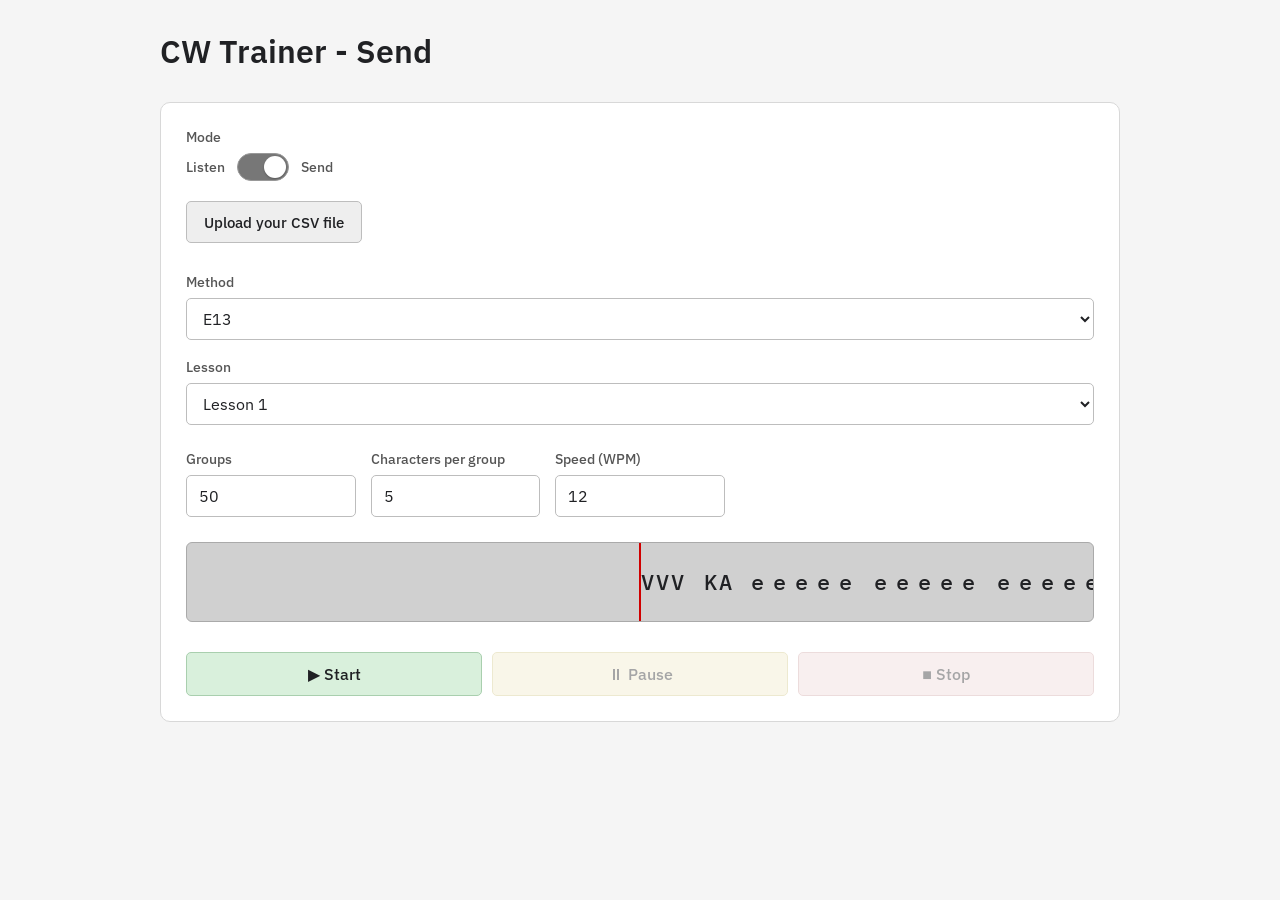
==== cwtype.html @ 8b5768c3 "fix: center cwtype text vertically while preserving 5-group spacing" ====
<!doctype html>
<html lang="en">
  <head>
    <meta charset="UTF-8" />

    <meta name="viewport" content="width=device-width, initial-scale=1.0" />

    <title>CW Send</title>

    <link rel="stylesheet" href="assets/css/styles.css" />
  </head>

  <body>
    <main class="container">
      <header>
        <h1>CW Trainer - Send</h1>
      </header>

      <section class="training">
        <!-- ==================================================
             MODE SWITCH
             ================================================== -->

        <div class="control-group">
          <label>Mode</label>

          <div class="mode-switch">
            <span class="mode-label">Listen</span>

            <label class="mode-toggle">
              <input id="mode-switch" type="checkbox" />

              <span class="mode-slider"></span>
            </label>

            <span class="mode-label">Send</span>
          </div>
        </div>

        <!-- CSV UPLOAD -->

        <section class="custom-csv">
          <div class="custom-csv-action">
            <label class="file-button" for="custom-file">
              Upload your CSV file
            </label>

            <input id="custom-file" type="file" accept=".csv,text/csv" hidden />
          </div>

          <div id="custom-files" class="custom-files" aria-live="polite"></div>
        </section>

        <!-- METHOD -->

        <div class="control-group">
          <label for="method">Method</label>

          <select id="method">
            <option value="">Select method</option>
          </select>
        </div>

        <!-- LESSON -->

        <div class="control-group">
          <label for="lesson">Lesson</label>

          <select id="lesson">
            <option value="">Select lesson</option>
          </select>
        </div>

        <!-- SETTINGS -->

        <div class="settings">
          <div class="control-group">
            <label for="groups">Groups</label>

            <input id="groups" type="number" min="1" max="1000" value="50" />
          </div>

          <div class="control-group">
            <label for="groupSize"> Characters per group </label>

            <input id="groupSize" type="number" min="1" max="20" value="5" />
          </div>

          <div class="control-group">
            <label for="wpm"> Speed (WPM) </label>

            <input id="wpm" type="number" min="1" max="60" value="12" />
          </div>
        </div>

        <!-- CW TYPE TRAINING -->

        <section class="cwtype">
          <div id="cwtype-laufband">
            <div id="cwtype-marker"></div>

            <div id="cwtype-track"></div>
          </div>

          <!-- BUTTONS -->

          <div class="buttons">
            <button id="cwtype-start" type="button">▶ Start</button>

            <button id="cwtype-pause" type="button" disabled>⏸ Pause</button>

            <button id="cwtype-stop" type="button" disabled>■ Stop</button>
          </div>
        </section>
      </section>
    </main>

    <!-- CW TYPE -->

    <script src="assets/js/cwtype.js"></script>

    <!-- MODE SWITCH -->

    <script src="assets/js/cwmode.js"></script>
  </body>
</html>
---- assets/css/styles.css ----
@font-face {
  font-family: "IBM Plex Sans";
  src: url("../fonts/IBMPlexSans-VariableFont_wdth,wght.ttf") format("truetype");
  font-weight: 100 900;
  font-style: normal;
  font-display: swap;
}

@font-face {
  font-family: "IBM Plex Mono";
  src: url("../fonts/IBMPlexMono-Medium.ttf") format("truetype");
  font-weight: 500;
  font-style: normal;
  font-display: swap;
}

/* ============================================================
   RESET
   ============================================================ */

* {
  box-sizing: border-box;
}

html,
body {
  margin: 0;
  padding: 0;
}

/* ============================================================
   BODY
   ============================================================ */

body {
  background: #f5f5f5;
  color: #202124;
  font-family: "IBM Plex Sans", sans-serif;
}

/* ============================================================
   CONTAINER
   ============================================================ */

.container {
  width: min(1000px, 100%);
  margin: 0 auto;
  padding: 30px 20px 50px;
}

/* ============================================================
   HEADER
   ============================================================ */

h1 {
  margin: 0 0 30px;
  font-size: 32px;
  font-weight: 600;
}

/* ============================================================
   TRAINING
   ============================================================ */

.training {
  padding: 25px;
  background: #ffffff;
  border: 1px solid #d8d8d8;
  border-radius: 10px;
}

/* ============================================================
   CONTROL GROUP
   ============================================================ */

.control-group {
  margin-bottom: 18px;
}

.control-group > label {
  display: block;
  margin: 0 0 7px;
  padding: 0;
  color: #555555;
  font-size: 14px;
  font-weight: 500;
}

/* ============================================================
   MODE SWITCH
   ============================================================ */

.mode-switch {
  display: flex;
  align-items: center;
  gap: 12px;

  height: 28px;
  margin: 0 0 18px;
  padding: 0;
}

.mode-label {
  display: block;

  height: 28px;
  margin: 0;
  padding: 0;

  color: #555555;

  font-size: 14px;
  font-weight: 500;
  line-height: 28px;
}

.mode-toggle {
  position: relative;

  display: block;

  width: 52px;
  height: 28px;

  margin: 0;
  padding: 0;

  flex: 0 0 52px;

  cursor: pointer;
}

.mode-toggle input {
  position: absolute;

  width: 1px;
  height: 1px;

  margin: -1px;
  padding: 0;

  opacity: 0;
}

.mode-slider {
  position: absolute;

  top: 0;
  left: 0;

  width: 52px;
  height: 28px;

  margin: 0;
  padding: 0;

  background: #cccccc;

  border: 1px solid #999999;
  border-radius: 14px;

  cursor: pointer;

  transition: background-color 0.2s ease;
}

.mode-slider::before {
  content: "";

  position: absolute;

  top: 2px;
  left: 2px;

  width: 22px;
  height: 22px;

  background: #ffffff;

  border-radius: 50%;

  box-shadow: 0 1px 2px rgba(0, 0, 0, 0.25);

  transform: translateX(0);

  transition: transform 0.2s ease;
}

.mode-toggle input:checked + .mode-slider {
  background: #777777;
}

.mode-toggle input:checked + .mode-slider::before {
  transform: translateX(24px);
}

.mode-toggle input:focus-visible + .mode-slider {
  outline: 2px solid #777777;
  outline-offset: 2px;
}

/* ============================================================
   SELECTS / NUMBER INPUTS
   ============================================================ */

select,
input[type="number"] {
  width: 100%;
  height: 42px;

  padding: 8px 12px;

  background: #ffffff;
  color: #202124;

  border: 1px solid #bdbdbd;
  border-radius: 5px;

  font-family: "IBM Plex Sans", sans-serif;
  font-size: 16px;
}

select:focus,
input[type="number"]:focus {
  outline: none;
  border-color: #777777;
}

/* ============================================================
   RANGE
   ============================================================ */

input[type="range"] {
  width: 100%;
}

/* ============================================================
   CUSTOM CSV
   ============================================================ */

.custom-csv {
  display: block;
  width: 100%;
  margin: 20px 0;
}

.custom-csv-action {
  display: block;
}

/* ============================================================
   CSV UPLOAD BUTTON
   ============================================================ */

.file-button {
  display: inline-flex;

  align-items: center;
  justify-content: center;

  min-height: 42px;

  padding: 9px 17px;

  background: #eeeeee;
  color: #202124;

  border: 1px solid #bdbdbd;
  border-radius: 5px;

  font-family: "IBM Plex Sans", sans-serif;

  font-size: 15px;
  font-weight: 500;

  cursor: pointer;
  user-select: none;
}

.file-button:hover {
  background: #e2e2e2;
}

.file-button:active {
  background: #d8d8d8;
}

/* ============================================================
   CUSTOM FILE LIST
   ============================================================ */

.custom-files {
  display: flex;

  flex-direction: column;

  gap: 8px;

  margin-top: 10px;
}

.custom-file {
  display: flex;

  align-items: center;
  justify-content: space-between;

  gap: 12px;

  min-height: 44px;

  padding: 5px 6px 5px 12px;

  background: #ffffff;

  border: 1px solid #d8d8d8;
  border-radius: 5px;
}

.custom-file span {
  min-width: 0;

  color: #202124;

  font-family: "IBM Plex Mono", monospace;

  font-size: 14px;

  overflow: hidden;
  text-overflow: ellipsis;
  white-space: nowrap;
}

.custom-file button {
  flex: 0 0 auto;

  min-height: 34px;

  padding: 6px 13px;

  background: #f0d8d8;
  color: #202124;

  border: 1px solid #d2aaaa;
  border-radius: 5px;

  font-family: "IBM Plex Sans", sans-serif;

  font-size: 14px;
  font-weight: 500;

  cursor: pointer;
}

.custom-file button:hover {
  background: #e7caca;
}

/* ============================================================
   CHARACTERS
   ============================================================ */

.characters {
  display: flex;
  align-items: center;

  width: 100%;
  min-height: 80px;

  margin: 25px 0;
  padding: 20px;

  background: #fafafa;

  border: 1px solid #cfcfcf;
  border-radius: 6px;

  font-family: "IBM Plex Mono", monospace;

  font-size: 18px;
  font-weight: 500;

  letter-spacing: 2px;
  line-height: 1.8;

  text-align: left;

  white-space: normal;
  overflow-wrap: break-word;
}

/* ============================================================
   SETTINGS
   ============================================================ */

.settings {
  display: grid;

  grid-template-columns: repeat(5, minmax(0, 1fr));

  gap: 15px;

  margin-top: 25px;
}

.settings .control-group {
  margin-bottom: 0;
}

/* ============================================================
   CWTYPE
   ============================================================ */

.cwtype {
  width: 100%;
}

/* ============================================================
   LAUFBAND
   ============================================================ */

#cwtype-laufband {
  position: relative;

  display: block;

  width: 100%;
  height: 80px;

  margin: 25px 0;
  padding: 0;

  background: #d0d0d0;

  border: 1px solid #aaaaaa;
  border-radius: 6px;

  overflow: hidden;
}

/* ============================================================
   RED TRAINING MARKER
   ============================================================ */

#cwtype-marker {
  position: absolute;

  top: 0;
  bottom: 0;

  left: 50%;

  width: 2px;

  margin-left: -1px;

  background: #d00000;

  z-index: 20;

  pointer-events: none;
}

/* ============================================================
   MOVING TEXT
   ============================================================ */

#cwtype-track {
  position: absolute;

  top: 50%;
  left: 0;

  display: block;

  width: max-content;
  max-width: none;

  margin: 0;
  padding: 0;

  color: #202124;

  font-family: "IBM Plex Mono", monospace;

  font-size: 22px;
  font-weight: 500;

  letter-spacing: 2px;
  line-height: 1;

  white-space: nowrap;

  transform: translate3d(0, -50%, 0);

  will-change: transform;
}

/* ============================================================
   BUTTONS
   ============================================================ */

.buttons {
  display: grid;

  grid-template-columns: repeat(3, minmax(0, 1fr));

  gap: 10px;

  margin-top: 30px;
}

button {
  min-height: 44px;

  padding: 10px 15px;

  background: #eeeeee;
  color: #202124;

  border: 1px solid #bdbdbd;
  border-radius: 5px;

  font-family: "IBM Plex Sans", sans-serif;

  font-size: 16px;
  font-weight: 500;

  cursor: pointer;
}

button:hover:not(:disabled) {
  background: #e2e2e2;
}

button:disabled {
  opacity: 0.4;
  cursor: not-allowed;
}

/* ============================================================
   LISTEN BUTTONS
   ============================================================ */

#start {
  background: #d9f0dc;
  border-color: #a9cfae;
}

#pause {
  background: #f1ebc9;
  border-color: #d4c98c;
}

#stop {
  background: #f0d8d8;
  border-color: #d2aaaa;
}

/* ============================================================
   CWTYPE BUTTONS
   ============================================================ */

#cwtype-start {
  background: #d9f0dc;
  border-color: #a9cfae;
}

#cwtype-pause {
  background: #f1ebc9;
  border-color: #d4c98c;
}

#cwtype-stop {
  background: #f0d8d8;
  border-color: #d2aaaa;
}

/* ============================================================
   STATUS
   ============================================================ */

.status {
  margin-top: 30px;

  padding: 20px;

  background: #ffffff;

  border: 1px solid #d8d8d8;
  border-radius: 7px;

  text-align: center;
}

.status-text {
  margin-bottom: 15px;

  font-size: 18px;
  font-weight: 500;
}

/* ============================================================
   PROGRESS
   ============================================================ */

.progress {
  width: 100%;
  height: 12px;

  background: #dddddd;

  border-radius: 6px;

  overflow: hidden;
}

.progress-bar {
  width: 0%;
  height: 100%;

  background: #777777;

  transition: width 0.1s linear;
}

/* ============================================================
   COUNTER
   ============================================================ */

.counter {
  margin-top: 10px;

  color: #666666;

  font-family: "IBM Plex Mono", monospace;

  font-size: 14px;
}

/* ============================================================
   SOLUTION
   ============================================================ */

.solution-section {
  margin-top: 30px;
}

#show-solution {
  width: 100%;
}

.solution {
  margin-top: 15px;

  padding: 20px;

  background: #fafafa;

  border: 1px solid #cfcfcf;
  border-radius: 6px;

  white-space: pre-wrap;

  font-family: "IBM Plex Mono", monospace;

  font-size: 18px;
  font-weight: 500;

  line-height: 1.6;

  overflow-x: auto;
}

/* ============================================================
   HIDDEN
   ============================================================ */

[hidden] {
  display: none !important;
}

/* ============================================================
   TABLET
   ============================================================ */

@media (max-width: 800px) {
  .settings {
    grid-template-columns: repeat(2, minmax(0, 1fr));
  }
}

/* ============================================================
   MOBILE
   ============================================================ */

@media (max-width: 600px) {
  .container {
    padding: 15px 10px 30px;
  }

  .training {
    padding: 15px;
  }

  .settings {
    grid-template-columns: 1fr;
  }

  .buttons {
    grid-template-columns: repeat(3, minmax(0, 1fr));
  }

  .characters {
    font-size: 22px;
    letter-spacing: 2px;
  }

  #cwtype-track {
    font-size: 20px;
  }
}

/* ============================================================
   SMALL MOBILE
   ============================================================ */

@media (max-width: 420px) {
  .buttons {
    gap: 6px;
  }

  .buttons button {
    padding: 8px 5px;
    font-size: 14px;
  }

  .mode-switch {
    gap: 10px;
  }
}
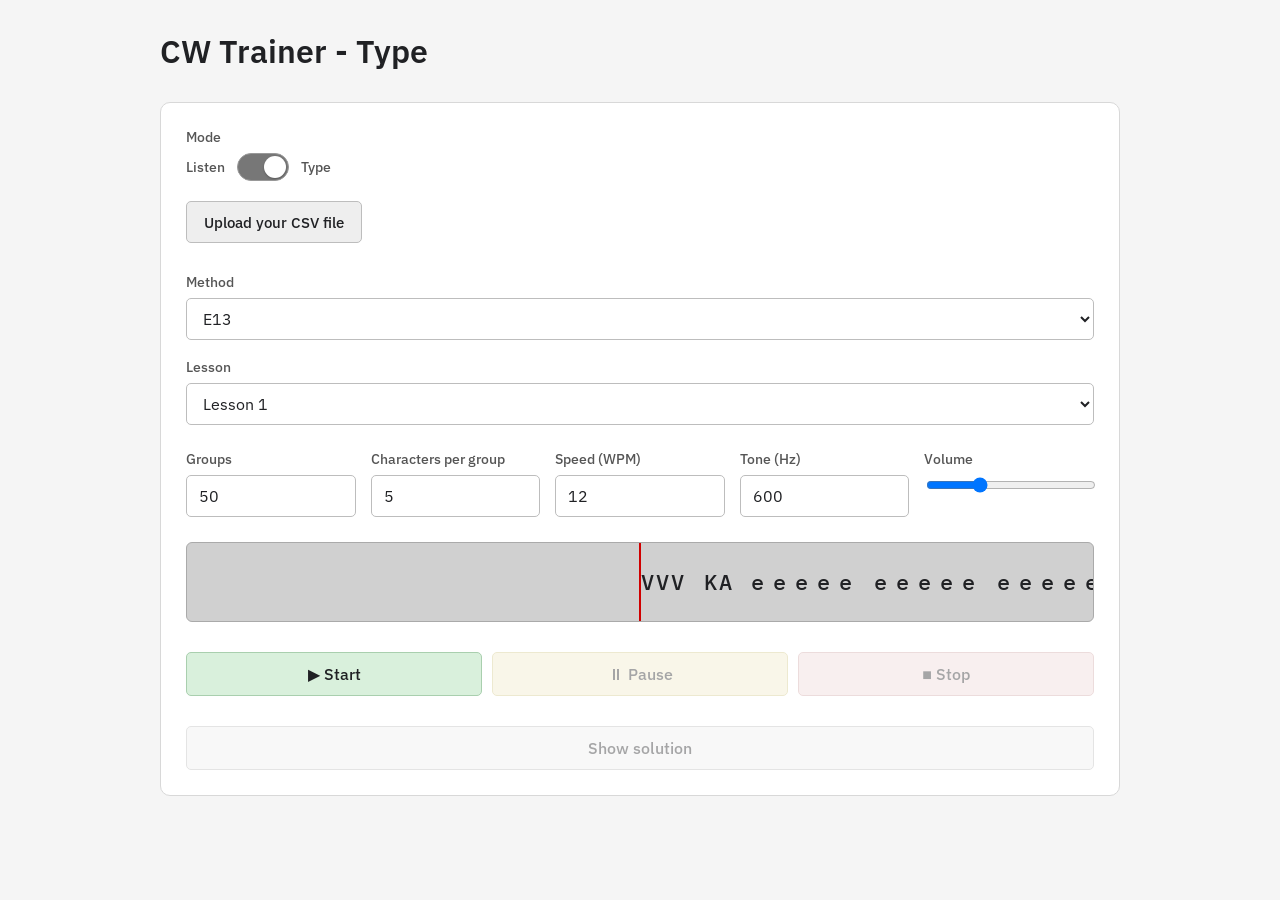
==== commit ebe09d93: "fix: align cwtype layout and controls" ====
--- a/cwtype.html
+++ b/cwtype.html
@@ -5,7 +5,7 @@
 
     <meta name="viewport" content="width=device-width, initial-scale=1.0" />
 
-    <title>CW Send</title>
+    <title>CW Type</title>
 
     <link rel="stylesheet" href="assets/css/styles.css" />
   </head>
@@ -13,12 +13,12 @@
   <body>
     <main class="container">
       <header>
-        <h1>CW Trainer - Send</h1>
+        <h1>CW Trainer - Type</h1>
       </header>
 
       <section class="training">
         <!-- ==================================================
-             MODE SWITCH
+             MODE
              ================================================== -->
 
         <div class="control-group">
@@ -28,81 +28,131 @@
             <span class="mode-label">Listen</span>
 
             <label class="mode-toggle">
-              <input id="mode-switch" type="checkbox" />
-
+              <input id="mode-switch" type="checkbox" checked />
               <span class="mode-slider"></span>
             </label>
 
-            <span class="mode-label">Send</span>
+            <span class="mode-label">Type</span>
           </div>
         </div>
 
-        <!-- CSV UPLOAD -->
+        <!-- ==================================================
+             TYPE MODE
+             ================================================== -->
 
-        <section class="custom-csv">
-          <div class="custom-csv-action">
-            <label class="file-button" for="custom-file">
-              Upload your CSV file
-            </label>
+        <section id="type-mode">
+          <!-- ==================================================
+               CSV UPLOAD
+               ================================================== -->
 
-            <input id="custom-file" type="file" accept=".csv,text/csv" hidden />
+          <section class="custom-csv">
+            <div class="custom-csv-action">
+              <label class="file-button" for="custom-file">
+                Upload your CSV file
+              </label>
+
+              <input
+                id="custom-file"
+                type="file"
+                accept=".csv,text/csv"
+                hidden
+              />
+            </div>
+
+            <div
+              id="custom-files"
+              class="custom-files"
+              aria-live="polite"
+            ></div>
+          </section>
+
+          <!-- ==================================================
+               METHOD
+               ================================================== -->
+
+          <div class="control-group">
+            <label for="method">Method</label>
+
+            <select id="method">
+              <option value="">Loading...</option>
+            </select>
           </div>
 
-          <div id="custom-files" class="custom-files" aria-live="polite"></div>
-        </section>
+          <!-- ==================================================
+               LESSON
+               ================================================== -->
 
-        <!-- METHOD -->
+          <div class="control-group">
+            <label for="lesson">Lesson</label>
 
-        <div class="control-group">
-          <label for="method">Method</label>
-
-          <select id="method">
-            <option value="">Select method</option>
-          </select>
-        </div>
-
-        <!-- LESSON -->
-
-        <div class="control-group">
-          <label for="lesson">Lesson</label>
-
-          <select id="lesson">
-            <option value="">Select lesson</option>
-          </select>
-        </div>
-
-        <!-- SETTINGS -->
-
-        <div class="settings">
-          <div class="control-group">
-            <label for="groups">Groups</label>
-
-            <input id="groups" type="number" min="1" max="1000" value="50" />
+            <select id="lesson">
+              <option value="">Loading...</option>
+            </select>
           </div>
 
-          <div class="control-group">
-            <label for="groupSize"> Characters per group </label>
+          <!-- ==================================================
+               SETTINGS
+               ================================================== -->
 
-            <input id="groupSize" type="number" min="1" max="20" value="5" />
+          <div class="settings">
+            <!-- GROUPS -->
+
+            <div class="control-group">
+              <label for="groups">Groups</label>
+
+              <input id="groups" type="number" min="1" max="1000" value="50" />
+            </div>
+
+            <!-- CHARACTERS PER GROUP -->
+
+            <div class="control-group">
+              <label for="groupSize">Characters per group</label>
+
+              <input id="groupSize" type="number" min="1" max="20" value="5" />
+            </div>
+
+            <!-- SPEED -->
+
+            <div class="control-group">
+              <label for="wpm">Speed (WPM)</label>
+
+              <input id="wpm" type="number" min="1" max="60" value="12" />
+            </div>
+
+            <!-- TONE -->
+
+            <div class="control-group">
+              <label for="tone">Tone (Hz)</label>
+
+              <input id="tone" type="number" min="100" max="2000" value="600" />
+            </div>
+
+            <!-- VOLUME -->
+
+            <div class="control-group">
+              <label for="volume">Volume</label>
+
+              <input id="volume" type="range" min="0" max="100" value="30" />
+            </div>
           </div>
 
-          <div class="control-group">
-            <label for="wpm"> Speed (WPM) </label>
+          <!-- ==================================================
+               CW TYPE TRACK
+               ================================================== -->
 
-            <input id="wpm" type="number" min="1" max="60" value="12" />
-          </div>
-        </div>
+          <section class="cwtype-laufband" id="cwtype-laufband">
+            <div
+              id="cwtype-marker"
+              class="cwtype-marker"
+              aria-hidden="true"
+            ></div>
 
-        <!-- CW TYPE TRAINING -->
+            <div id="cwtype-track" class="cwtype-track"></div>
+          </section>
 
-        <section class="cwtype">
-          <div id="cwtype-laufband">
-            <div id="cwtype-marker"></div>
-
-            <div id="cwtype-track"></div>
-          </div>
-
-          <!-- BUTTONS -->
+          <!-- ==================================================
+               TRAINER BUTTONS
+               ================================================== -->
 
           <div class="buttons">
             <button id="cwtype-start" type="button">▶ Start</button>
@@ -111,15 +161,37 @@
 
             <button id="cwtype-stop" type="button" disabled>■ Stop</button>
           </div>
+
+          <!-- ==================================================
+               SOLUTION
+               ================================================== -->
+
+          <section class="solution-section">
+            <button id="show-solution" type="button" disabled>
+              Show solution
+            </button>
+
+            <pre id="solution" class="solution" hidden></pre>
+          </section>
         </section>
       </section>
     </main>
 
-    <!-- CW TYPE -->
+    <!-- ======================================================
+         AUDIO
+         ====================================================== -->
+
+    <script src="assets/js/incwaudio.js"></script>
+
+    <!-- ======================================================
+         CW TYPE
+         ====================================================== -->
 
     <script src="assets/js/cwtype.js"></script>
 
-    <!-- MODE SWITCH -->
+    <!-- ======================================================
+         MODE SWITCH
+         ====================================================== -->
 
     <script src="assets/js/cwmode.js"></script>
   </body>
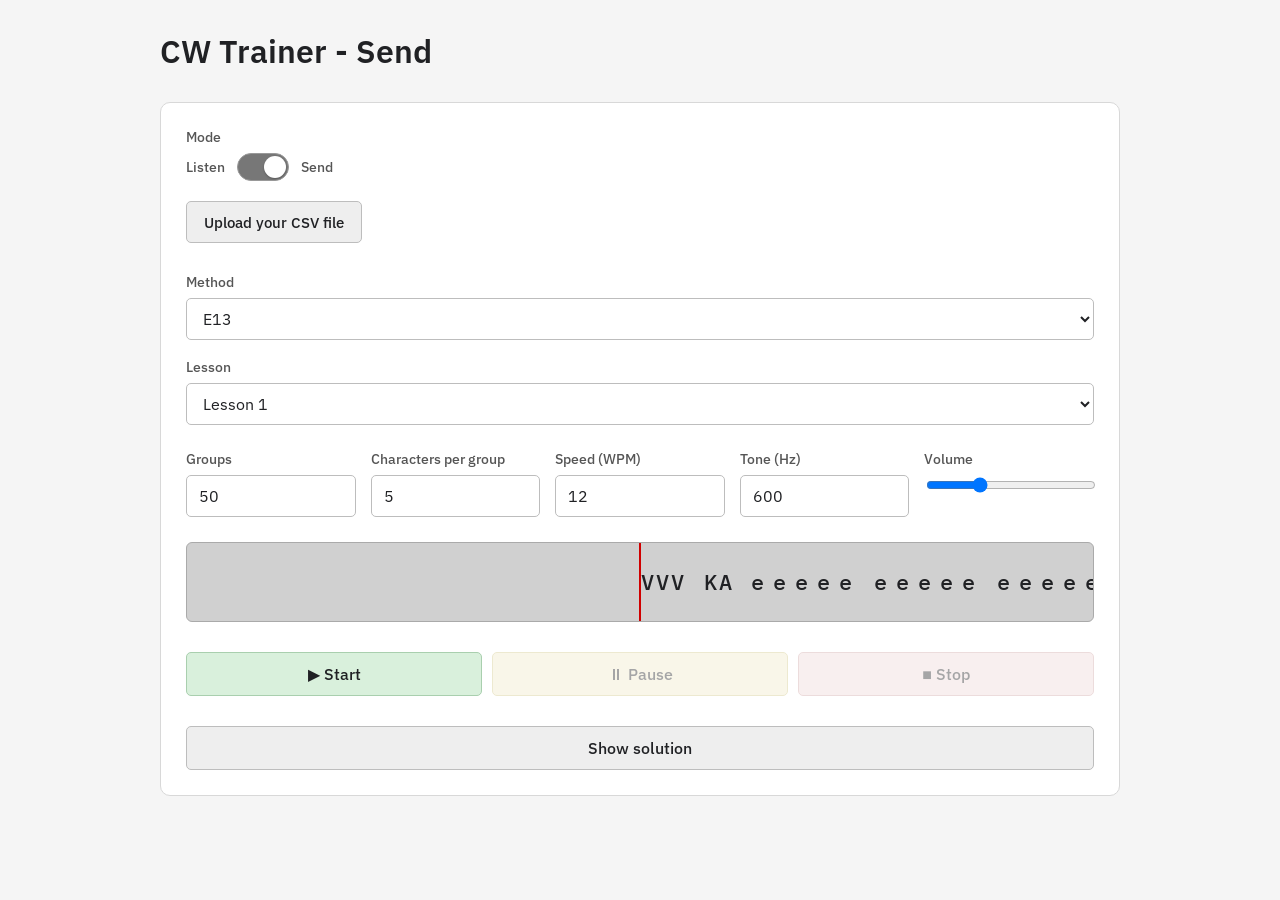
==== commit df03c5a0: "fix: correct Morse tone and solution grouping" ====
--- a/cwtype.html
+++ b/cwtype.html
@@ -13,7 +13,7 @@
   <body>
     <main class="container">
       <header>
-        <h1>CW Trainer - Type</h1>
+        <h1>CW Trainer - Send</h1>
       </header>
 
       <section class="training">
@@ -32,7 +32,7 @@
               <span class="mode-slider"></span>
             </label>
 
-            <span class="mode-label">Type</span>
+            <span class="mode-label">Send</span>
           </div>
         </div>
 
--- a/assets/css/styles.css
+++ b/assets/css/styles.css
@@ -291,11 +291,8 @@
 
 .custom-files {
   display: flex;
-
   flex-direction: column;
-
   gap: 8px;
-
   margin-top: 10px;
 }
 
@@ -370,9 +367,9 @@
   margin: 25px 0;
   padding: 20px;
 
-  background: #fafafa;
-
-  border: 1px solid #cfcfcf;
+  background: #ffffff;
+
+  border: 1px solid #d8d8d8;
   border-radius: 6px;
 
   font-family: "IBM Plex Mono", monospace;
@@ -655,9 +652,9 @@
 
   padding: 20px;
 
-  background: #fafafa;
-
-  border: 1px solid #cfcfcf;
+  background: #ffffff;
+
+  border: 1px solid #d8d8d8;
   border-radius: 6px;
 
   white-space: pre-wrap;
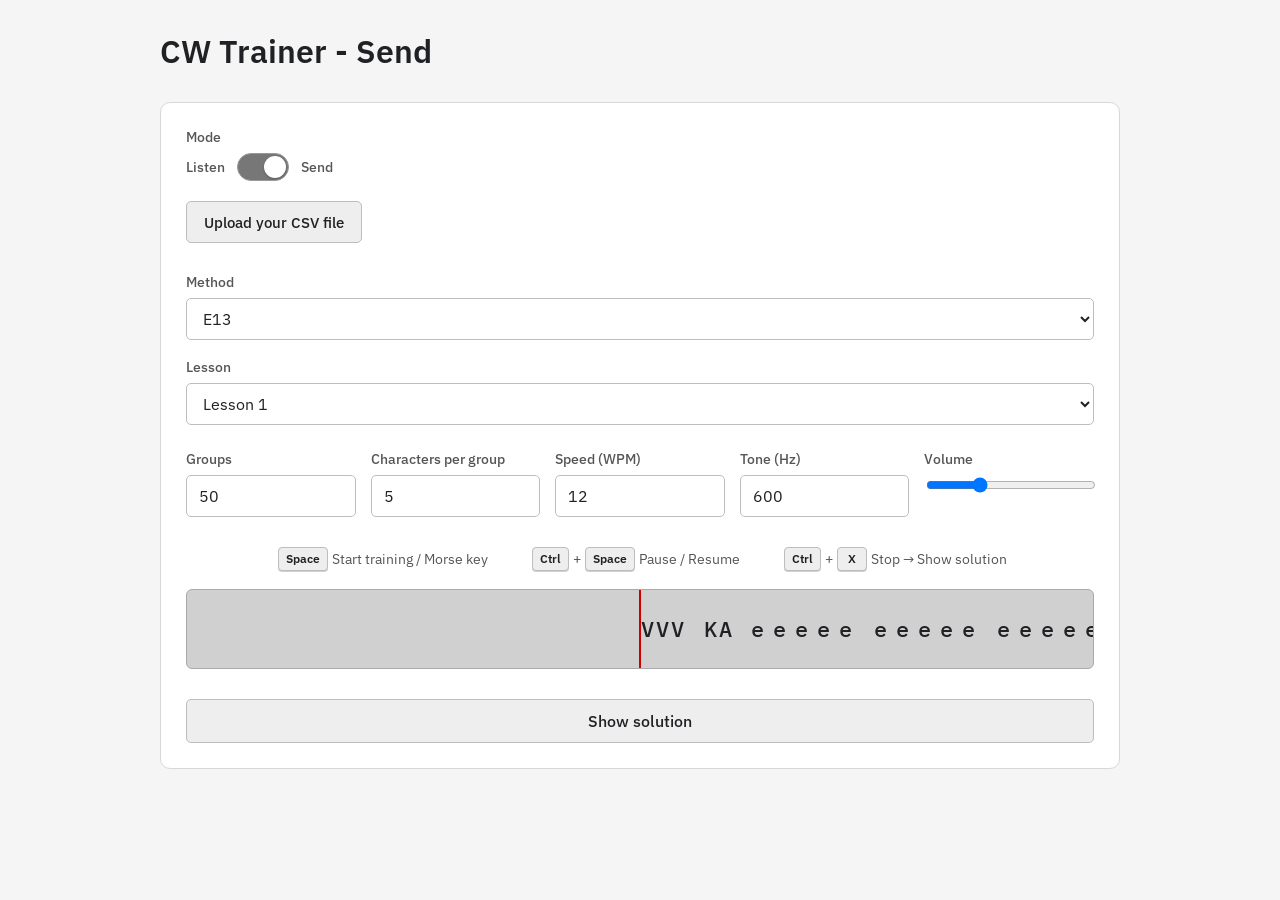
==== commit 7bdae327: "Der Sound ist zum Kotzen" ====
--- a/cwtype.html
+++ b/cwtype.html
@@ -95,45 +95,51 @@
                ================================================== -->
 
           <div class="settings">
-            <!-- GROUPS -->
-
             <div class="control-group">
               <label for="groups">Groups</label>
-
               <input id="groups" type="number" min="1" max="1000" value="50" />
             </div>
 
-            <!-- CHARACTERS PER GROUP -->
-
             <div class="control-group">
               <label for="groupSize">Characters per group</label>
-
               <input id="groupSize" type="number" min="1" max="20" value="5" />
             </div>
 
-            <!-- SPEED -->
-
             <div class="control-group">
               <label for="wpm">Speed (WPM)</label>
-
               <input id="wpm" type="number" min="1" max="60" value="12" />
             </div>
 
-            <!-- TONE -->
-
             <div class="control-group">
               <label for="tone">Tone (Hz)</label>
-
               <input id="tone" type="number" min="100" max="2000" value="600" />
             </div>
 
-            <!-- VOLUME -->
-
             <div class="control-group">
               <label for="volume">Volume</label>
-
               <input id="volume" type="range" min="0" max="100" value="30" />
             </div>
+          </div>
+
+          <!-- ==================================================
+               KEYBOARD SHORTCUTS
+               ================================================== -->
+
+          <div class="cwtype-shortcuts" aria-label="Keyboard shortcuts">
+            <span>
+              <kbd>Space</kbd>
+              Start training / Morse key
+            </span>
+
+            <span>
+              <kbd>Ctrl</kbd> + <kbd>Space</kbd>
+              Pause / Resume
+            </span>
+
+            <span>
+              <kbd>Ctrl</kbd> + <kbd>X</kbd>
+              Stop → Show solution
+            </span>
           </div>
 
           <!-- ==================================================
@@ -149,18 +155,6 @@
 
             <div id="cwtype-track" class="cwtype-track"></div>
           </section>
-
-          <!-- ==================================================
-               TRAINER BUTTONS
-               ================================================== -->
-
-          <div class="buttons">
-            <button id="cwtype-start" type="button">▶ Start</button>
-
-            <button id="cwtype-pause" type="button" disabled>⏸ Pause</button>
-
-            <button id="cwtype-stop" type="button" disabled>■ Stop</button>
-          </div>
 
           <!-- ==================================================
                SOLUTION
--- a/assets/css/styles.css
+++ b/assets/css/styles.css
@@ -413,6 +413,72 @@
 }
 
 /* ============================================================
+   KEYBOARD SHORTCUTS
+   ============================================================ */
+
+.cwtype-shortcuts {
+  width: 100%;
+
+  display: flex;
+  align-items: center;
+  justify-content: center;
+
+  gap: 40px;
+
+  margin: 30px 0 18px;
+  padding: 0;
+
+  color: #555555;
+
+  font-family: "IBM Plex Sans", sans-serif;
+  font-size: 14px;
+  font-weight: 400;
+
+  line-height: 24px;
+
+  text-align: center;
+
+  white-space: nowrap;
+}
+
+.cwtype-shortcuts span {
+  display: inline-flex;
+  align-items: center;
+  justify-content: center;
+
+  white-space: nowrap;
+}
+
+.cwtype-shortcuts kbd {
+  display: inline-flex;
+
+  align-items: center;
+  justify-content: center;
+
+  min-width: 30px;
+  height: 24px;
+
+  margin: 0 4px;
+  padding: 2px 7px;
+
+  background: #eeeeee;
+  color: #202124;
+
+  border: 1px solid #bdbdbd;
+  border-radius: 4px;
+
+  box-shadow: 0 1px 0 #d0d0d0;
+
+  font-family: "IBM Plex Sans", sans-serif;
+  font-size: 12px;
+  font-weight: 600;
+
+  line-height: 1;
+
+  white-space: nowrap;
+}
+
+/* ============================================================
    LAUFBAND
    ============================================================ */
 
@@ -424,7 +490,7 @@
   width: 100%;
   height: 80px;
 
-  margin: 25px 0;
+  margin: 0 0 25px;
   padding: 0;
 
   background: #d0d0d0;
@@ -685,6 +751,10 @@
   .settings {
     grid-template-columns: repeat(2, minmax(0, 1fr));
   }
+
+  .cwtype-shortcuts {
+    gap: 22px;
+  }
 }
 
 /* ============================================================
@@ -716,6 +786,11 @@
   #cwtype-track {
     font-size: 20px;
   }
+
+  .cwtype-shortcuts {
+    gap: 12px;
+    font-size: 12px;
+  }
 }
 
 /* ============================================================
@@ -735,4 +810,19 @@
   .mode-switch {
     gap: 10px;
   }
-}
+
+  .cwtype-shortcuts {
+    gap: 6px;
+    font-size: 11px;
+  }
+
+  .cwtype-shortcuts kbd {
+    min-width: 28px;
+
+    margin-left: 2px;
+    margin-right: 2px;
+
+    padding-left: 5px;
+    padding-right: 5px;
+  }
+}
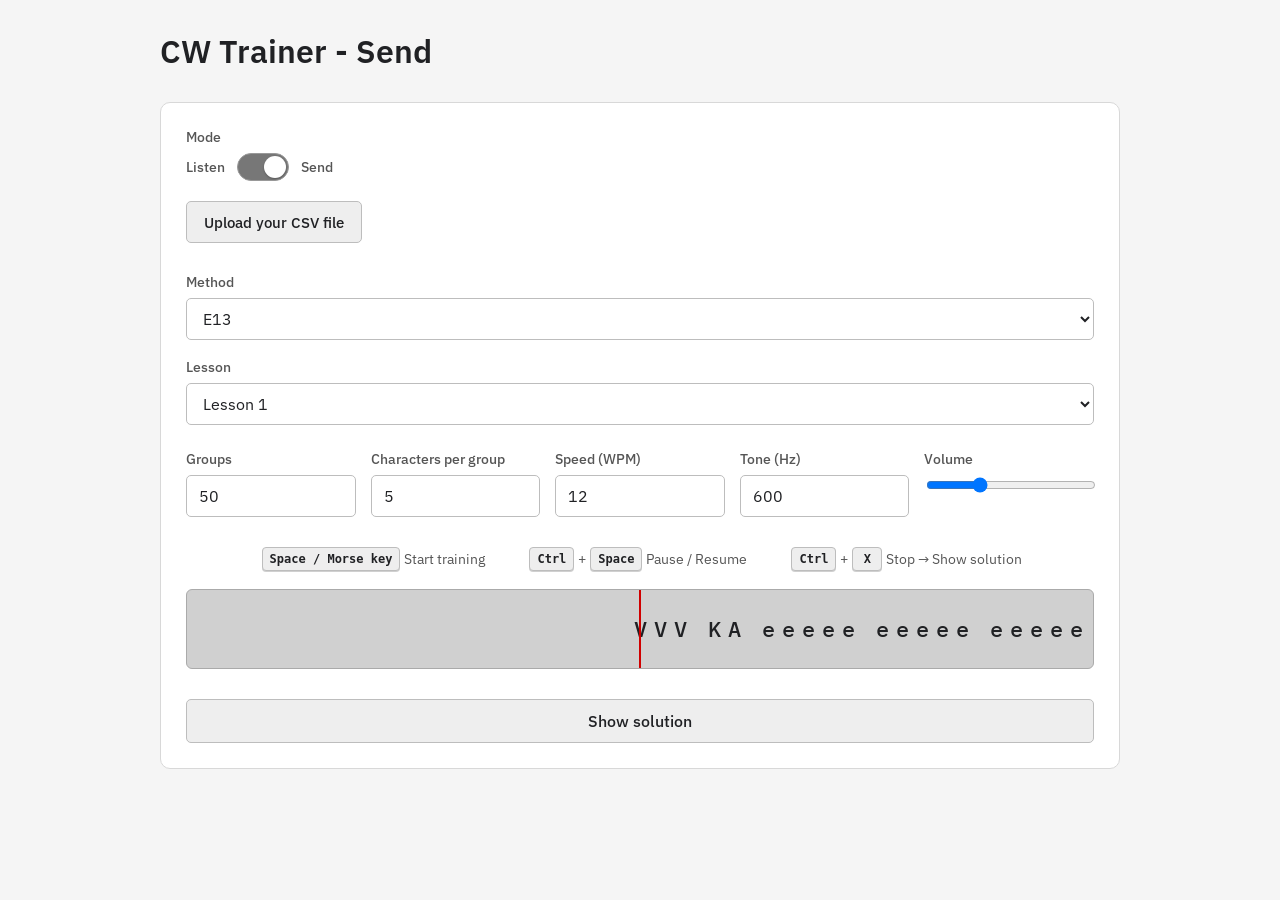
==== commit 929d4f40: "refactor(cwtype): improve character input timing" ====
--- a/cwtype.html
+++ b/cwtype.html
@@ -127,8 +127,8 @@
 
           <div class="cwtype-shortcuts" aria-label="Keyboard shortcuts">
             <span>
-              <kbd>Space</kbd>
-              Start training / Morse key
+              <kbd>Space / Morse key</kbd>
+              Start training
             </span>
 
             <span>
--- a/assets/css/styles.css
+++ b/assets/css/styles.css
@@ -18,7 +18,9 @@
    RESET
    ============================================================ */
 
-* {
+*,
+*::before,
+*::after {
   box-sizing: border-box;
 }
 
@@ -28,8 +30,12 @@
   padding: 0;
 }
 
-/* ============================================================
-   BODY
+[hidden] {
+  display: none !important;
+}
+
+/* ============================================================
+   BASE
    ============================================================ */
 
 body {
@@ -38,6 +44,21 @@
   font-family: "IBM Plex Sans", sans-serif;
 }
 
+button,
+input,
+select {
+  font: inherit;
+}
+
+button {
+  cursor: pointer;
+}
+
+button:disabled {
+  opacity: 0.4;
+  cursor: not-allowed;
+}
+
 /* ============================================================
    CONTAINER
    ============================================================ */
@@ -48,10 +69,6 @@
   padding: 30px 20px 50px;
 }
 
-/* ============================================================
-   HEADER
-   ============================================================ */
-
 h1 {
   margin: 0 0 30px;
   font-size: 32px;
@@ -64,13 +81,13 @@
 
 .training {
   padding: 25px;
-  background: #ffffff;
+  background: #fff;
   border: 1px solid #d8d8d8;
   border-radius: 10px;
 }
 
 /* ============================================================
-   CONTROL GROUP
+   CONTROLS
    ============================================================ */
 
 .control-group {
@@ -79,11 +96,32 @@
 
 .control-group > label {
   display: block;
-  margin: 0 0 7px;
-  padding: 0;
-  color: #555555;
+  margin-bottom: 7px;
+  color: #555;
   font-size: 14px;
   font-weight: 500;
+}
+
+select,
+input[type="number"] {
+  width: 100%;
+  height: 42px;
+  padding: 8px 12px;
+  background: #fff;
+  color: #202124;
+  border: 1px solid #bdbdbd;
+  border-radius: 5px;
+  font-size: 16px;
+}
+
+select:focus,
+input[type="number"]:focus {
+  outline: none;
+  border-color: #777;
+}
+
+input[type="range"] {
+  width: 100%;
 }
 
 /* ============================================================
@@ -94,21 +132,13 @@
   display: flex;
   align-items: center;
   gap: 12px;
-
   height: 28px;
-  margin: 0 0 18px;
-  padding: 0;
+  margin-bottom: 18px;
 }
 
 .mode-label {
-  display: block;
-
   height: 28px;
-  margin: 0;
-  padding: 0;
-
-  color: #555555;
-
+  color: #555;
   font-size: 14px;
   font-weight: 500;
   line-height: 28px;
@@ -116,78 +146,47 @@
 
 .mode-toggle {
   position: relative;
-
   display: block;
-
   width: 52px;
   height: 28px;
-
-  margin: 0;
-  padding: 0;
-
   flex: 0 0 52px;
-
   cursor: pointer;
 }
 
 .mode-toggle input {
   position: absolute;
-
   width: 1px;
   height: 1px;
-
   margin: -1px;
   padding: 0;
-
   opacity: 0;
 }
 
 .mode-slider {
   position: absolute;
-
-  top: 0;
-  left: 0;
-
-  width: 52px;
-  height: 28px;
-
-  margin: 0;
-  padding: 0;
-
-  background: #cccccc;
-
-  border: 1px solid #999999;
+  inset: 0;
+  background: #ccc;
+  border: 1px solid #999;
   border-radius: 14px;
-
   cursor: pointer;
-
   transition: background-color 0.2s ease;
 }
 
 .mode-slider::before {
   content: "";
-
   position: absolute;
-
   top: 2px;
   left: 2px;
-
   width: 22px;
   height: 22px;
-
-  background: #ffffff;
-
+  background: #fff;
   border-radius: 50%;
-
-  box-shadow: 0 1px 2px rgba(0, 0, 0, 0.25);
-
-  transform: translateX(0);
-
+  box-shadow: 0 1px 2px rgb(0 0 0 / 25%);
   transition: transform 0.2s ease;
 }
 
 .mode-toggle input:checked + .mode-slider {
-  background: #777777;
+  background: #777;
 }
 
 .mode-toggle input:checked + .mode-slider::before {
@@ -195,84 +194,31 @@
 }
 
 .mode-toggle input:focus-visible + .mode-slider {
-  outline: 2px solid #777777;
+  outline: 2px solid #777;
   outline-offset: 2px;
 }
 
 /* ============================================================
-   SELECTS / NUMBER INPUTS
-   ============================================================ */
-
-select,
-input[type="number"] {
-  width: 100%;
-  height: 42px;
-
-  padding: 8px 12px;
-
-  background: #ffffff;
+   CUSTOM CSV
+   ============================================================ */
+
+.custom-csv {
+  width: 100%;
+  margin: 20px 0;
+}
+
+.file-button {
+  display: inline-flex;
+  align-items: center;
+  justify-content: center;
+  min-height: 42px;
+  padding: 9px 17px;
+  background: #eee;
   color: #202124;
-
   border: 1px solid #bdbdbd;
   border-radius: 5px;
-
-  font-family: "IBM Plex Sans", sans-serif;
-  font-size: 16px;
-}
-
-select:focus,
-input[type="number"]:focus {
-  outline: none;
-  border-color: #777777;
-}
-
-/* ============================================================
-   RANGE
-   ============================================================ */
-
-input[type="range"] {
-  width: 100%;
-}
-
-/* ============================================================
-   CUSTOM CSV
-   ============================================================ */
-
-.custom-csv {
-  display: block;
-  width: 100%;
-  margin: 20px 0;
-}
-
-.custom-csv-action {
-  display: block;
-}
-
-/* ============================================================
-   CSV UPLOAD BUTTON
-   ============================================================ */
-
-.file-button {
-  display: inline-flex;
-
-  align-items: center;
-  justify-content: center;
-
-  min-height: 42px;
-
-  padding: 9px 17px;
-
-  background: #eeeeee;
-  color: #202124;
-
-  border: 1px solid #bdbdbd;
-  border-radius: 5px;
-
-  font-family: "IBM Plex Sans", sans-serif;
-
   font-size: 15px;
   font-weight: 500;
-
   cursor: pointer;
   user-select: none;
 }
@@ -284,73 +230,62 @@
 .file-button:active {
   background: #d8d8d8;
 }
-
-/* ============================================================
-   CUSTOM FILE LIST
-   ============================================================ */
 
 .custom-files {
   display: flex;
   flex-direction: column;
   gap: 8px;
+  width: 100%;
   margin-top: 10px;
 }
 
 .custom-file {
   display: flex;
-
   align-items: center;
   justify-content: space-between;
-
   gap: 12px;
-
+  width: 100%;
   min-height: 44px;
-
   padding: 5px 6px 5px 12px;
-
-  background: #ffffff;
-
+  background: #fff;
   border: 1px solid #d8d8d8;
   border-radius: 5px;
 }
 
 .custom-file span {
   min-width: 0;
-
+  flex: 1 1 auto;
+  overflow: hidden;
   color: #202124;
-
   font-family: "IBM Plex Mono", monospace;
-
   font-size: 14px;
-
-  overflow: hidden;
   text-overflow: ellipsis;
   white-space: nowrap;
 }
 
-.custom-file button {
+/* ============================================================
+   CUSTOM FILE REMOVE BUTTON
+   ============================================================ */
+
+.custom-file-remove {
   flex: 0 0 auto;
-
-  min-height: 34px;
-
-  padding: 6px 13px;
-
-  background: #f0d8d8;
-  color: #202124;
-
-  border: 1px solid #d2aaaa;
-  border-radius: 5px;
-
-  font-family: "IBM Plex Sans", sans-serif;
-
+  min-height: 30px;
+  margin: 0;
+  padding: 5px 12px;
+  background: transparent !important;
+  color: #202124 !important;
+  border: 1px solid #202124 !important;
+  border-radius: 4px;
   font-size: 14px;
   font-weight: 500;
-
   cursor: pointer;
 }
 
-.custom-file button:hover {
-  background: #e7caca;
+.custom-file-remove:hover:not(:disabled) {
+  background: transparent !important;
+  color: #202124 !important;
+  border-color: #202124 !important;
+  opacity: 0.8;
 }
 
 /* ============================================================
@@ -360,29 +295,18 @@
 .characters {
   display: flex;
   align-items: center;
-
   width: 100%;
   min-height: 80px;
-
   margin: 25px 0;
   padding: 20px;
-
-  background: #ffffff;
-
+  background: #fff;
   border: 1px solid #d8d8d8;
   border-radius: 6px;
-
   font-family: "IBM Plex Mono", monospace;
-
   font-size: 18px;
   font-weight: 500;
-
   letter-spacing: 2px;
   line-height: 1.8;
-
-  text-align: left;
-
-  white-space: normal;
   overflow-wrap: break-word;
 }
 
@@ -392,11 +316,8 @@
 
 .settings {
   display: grid;
-
   grid-template-columns: repeat(5, minmax(0, 1fr));
-
   gap: 15px;
-
   margin-top: 25px;
 }
 
@@ -412,32 +333,17 @@
   width: 100%;
 }
 
-/* ============================================================
-   KEYBOARD SHORTCUTS
-   ============================================================ */
-
 .cwtype-shortcuts {
-  width: 100%;
-
   display: flex;
   align-items: center;
   justify-content: center;
-
   gap: 40px;
-
+  width: 100%;
   margin: 30px 0 18px;
-  padding: 0;
-
-  color: #555555;
-
-  font-family: "IBM Plex Sans", sans-serif;
+  color: #555;
   font-size: 14px;
-  font-weight: 400;
-
   line-height: 24px;
-
   text-align: center;
-
   white-space: nowrap;
 }
 
@@ -445,118 +351,128 @@
   display: inline-flex;
   align-items: center;
   justify-content: center;
-
-  white-space: nowrap;
 }
 
 .cwtype-shortcuts kbd {
   display: inline-flex;
-
   align-items: center;
   justify-content: center;
-
   min-width: 30px;
   height: 24px;
-
   margin: 0 4px;
   padding: 2px 7px;
-
-  background: #eeeeee;
+  background: #eee;
   color: #202124;
-
   border: 1px solid #bdbdbd;
   border-radius: 4px;
-
   box-shadow: 0 1px 0 #d0d0d0;
-
-  font-family: "IBM Plex Sans", sans-serif;
   font-size: 12px;
   font-weight: 600;
-
   line-height: 1;
-
-  white-space: nowrap;
-}
-
-/* ============================================================
-   LAUFBAND
+}
+
+/* ============================================================
+   CWTYPE LAUFBAND
    ============================================================ */
 
 #cwtype-laufband {
   position: relative;
-
-  display: block;
-
   width: 100%;
   height: 80px;
-
-  margin: 0 0 25px;
-  padding: 0;
-
+  margin-bottom: 25px;
   background: #d0d0d0;
-
-  border: 1px solid #aaaaaa;
+  border: 1px solid #aaa;
   border-radius: 6px;
-
   overflow: hidden;
 }
-
-/* ============================================================
-   RED TRAINING MARKER
-   ============================================================ */
 
 #cwtype-marker {
   position: absolute;
-
   top: 0;
   bottom: 0;
-
   left: 50%;
-
+  z-index: 20;
   width: 2px;
-
   margin-left: -1px;
-
   background: #d00000;
-
-  z-index: 20;
-
   pointer-events: none;
 }
-
-/* ============================================================
-   MOVING TEXT
-   ============================================================ */
 
 #cwtype-track {
   position: absolute;
-
   top: 50%;
   left: 0;
-
   display: block;
-
   width: max-content;
-  max-width: none;
-
   margin: 0;
   padding: 0;
-
   color: #202124;
-
   font-family: "IBM Plex Mono", monospace;
-
   font-size: 22px;
   font-weight: 500;
-
   letter-spacing: 2px;
   line-height: 1;
-
   white-space: nowrap;
-
   transform: translate3d(0, -50%, 0);
-
   will-change: transform;
+}
+
+.cwtype-line {
+  position: absolute;
+  top: 0;
+  left: 0;
+  height: 100%;
+  white-space: nowrap;
+}
+
+.cwtype-character {
+  position: absolute;
+  top: 50%;
+  width: 20px;
+  height: 1em;
+  text-align: center;
+  line-height: 1;
+  transform: translateY(-50%);
+  white-space: nowrap;
+}
+
+/* ============================================================
+   CWTYPE SOLUTION
+   ============================================================ */
+
+.cwtype-solution {
+  white-space: nowrap;
+}
+
+.cwtype-solution-character {
+  display: inline-block;
+  min-width: 0.72em;
+  text-align: center;
+  line-height: 1.1;
+}
+
+.cwtype-solution-character.correct {
+  color: inherit;
+  text-decoration: none;
+}
+
+.cwtype-solution-character.wrong,
+.cwtype-solution-character.missing {
+  color: red;
+  text-decoration-line: underline;
+  text-decoration-color: red;
+  text-decoration-thickness: 2px;
+  text-underline-offset: 3px;
+}
+
+.cwtype-solution-character-gap {
+  display: inline-block;
+  width: 0;
+}
+
+.cwtype-solution-group-gap {
+  display: inline-block;
+  width: 1.35em;
 }
 
 /* ============================================================
@@ -565,75 +481,39 @@
 
 .buttons {
   display: grid;
-
   grid-template-columns: repeat(3, minmax(0, 1fr));
-
   gap: 10px;
-
   margin-top: 30px;
 }
 
 button {
   min-height: 44px;
-
   padding: 10px 15px;
-
-  background: #eeeeee;
+  background: #eee;
   color: #202124;
-
   border: 1px solid #bdbdbd;
   border-radius: 5px;
-
-  font-family: "IBM Plex Sans", sans-serif;
-
   font-size: 16px;
   font-weight: 500;
-
-  cursor: pointer;
 }
 
 button:hover:not(:disabled) {
   background: #e2e2e2;
 }
 
-button:disabled {
-  opacity: 0.4;
-  cursor: not-allowed;
-}
-
-/* ============================================================
-   LISTEN BUTTONS
-   ============================================================ */
-
-#start {
-  background: #d9f0dc;
-  border-color: #a9cfae;
-}
-
-#pause {
-  background: #f1ebc9;
-  border-color: #d4c98c;
-}
-
-#stop {
-  background: #f0d8d8;
-  border-color: #d2aaaa;
-}
-
-/* ============================================================
-   CWTYPE BUTTONS
-   ============================================================ */
-
+#start,
 #cwtype-start {
   background: #d9f0dc;
   border-color: #a9cfae;
 }
 
+#pause,
 #cwtype-pause {
   background: #f1ebc9;
   border-color: #d4c98c;
 }
 
+#stop,
 #cwtype-stop {
   background: #f0d8d8;
   border-color: #d2aaaa;
@@ -645,20 +525,15 @@
 
 .status {
   margin-top: 30px;
-
   padding: 20px;
-
-  background: #ffffff;
-
+  background: #fff;
   border: 1px solid #d8d8d8;
   border-radius: 7px;
-
   text-align: center;
 }
 
 .status-text {
   margin-bottom: 15px;
-
   font-size: 18px;
   font-weight: 500;
 }
@@ -670,34 +545,22 @@
 .progress {
   width: 100%;
   height: 12px;
-
-  background: #dddddd;
-
+  background: #ddd;
   border-radius: 6px;
-
   overflow: hidden;
 }
 
 .progress-bar {
-  width: 0%;
+  width: 0;
   height: 100%;
-
-  background: #777777;
-
+  background: #777;
   transition: width 0.1s linear;
 }
-
-/* ============================================================
-   COUNTER
-   ============================================================ */
 
 .counter {
   margin-top: 10px;
-
-  color: #666666;
-
+  color: #666;
   font-family: "IBM Plex Mono", monospace;
-
   font-size: 14px;
 }
 
@@ -715,36 +578,20 @@
 
 .solution {
   margin-top: 15px;
-
   padding: 20px;
-
-  background: #ffffff;
-
+  background: #fff;
   border: 1px solid #d8d8d8;
   border-radius: 6px;
-
+  font-family: "IBM Plex Mono", monospace;
+  font-size: 18px;
+  font-weight: 500;
+  line-height: 1.6;
   white-space: pre-wrap;
-
-  font-family: "IBM Plex Mono", monospace;
-
-  font-size: 18px;
-  font-weight: 500;
-
-  line-height: 1.6;
-
   overflow-x: auto;
 }
 
 /* ============================================================
-   HIDDEN
-   ============================================================ */
-
-[hidden] {
-  display: none !important;
-}
-
-/* ============================================================
-   TABLET
+   RESPONSIVE
    ============================================================ */
 
 @media (max-width: 800px) {
@@ -757,10 +604,6 @@
   }
 }
 
-/* ============================================================
-   MOBILE
-   ============================================================ */
-
 @media (max-width: 600px) {
   .container {
     padding: 15px 10px 30px;
@@ -774,13 +617,8 @@
     grid-template-columns: 1fr;
   }
 
-  .buttons {
-    grid-template-columns: repeat(3, minmax(0, 1fr));
-  }
-
   .characters {
     font-size: 22px;
-    letter-spacing: 2px;
   }
 
   #cwtype-track {
@@ -793,10 +631,6 @@
   }
 }
 
-/* ============================================================
-   SMALL MOBILE
-   ============================================================ */
-
 @media (max-width: 420px) {
   .buttons {
     gap: 6px;
@@ -818,11 +652,7 @@
 
   .cwtype-shortcuts kbd {
     min-width: 28px;
-
-    margin-left: 2px;
-    margin-right: 2px;
-
-    padding-left: 5px;
-    padding-right: 5px;
-  }
-}
+    margin: 0 2px;
+    padding: 5px;
+  }
+}
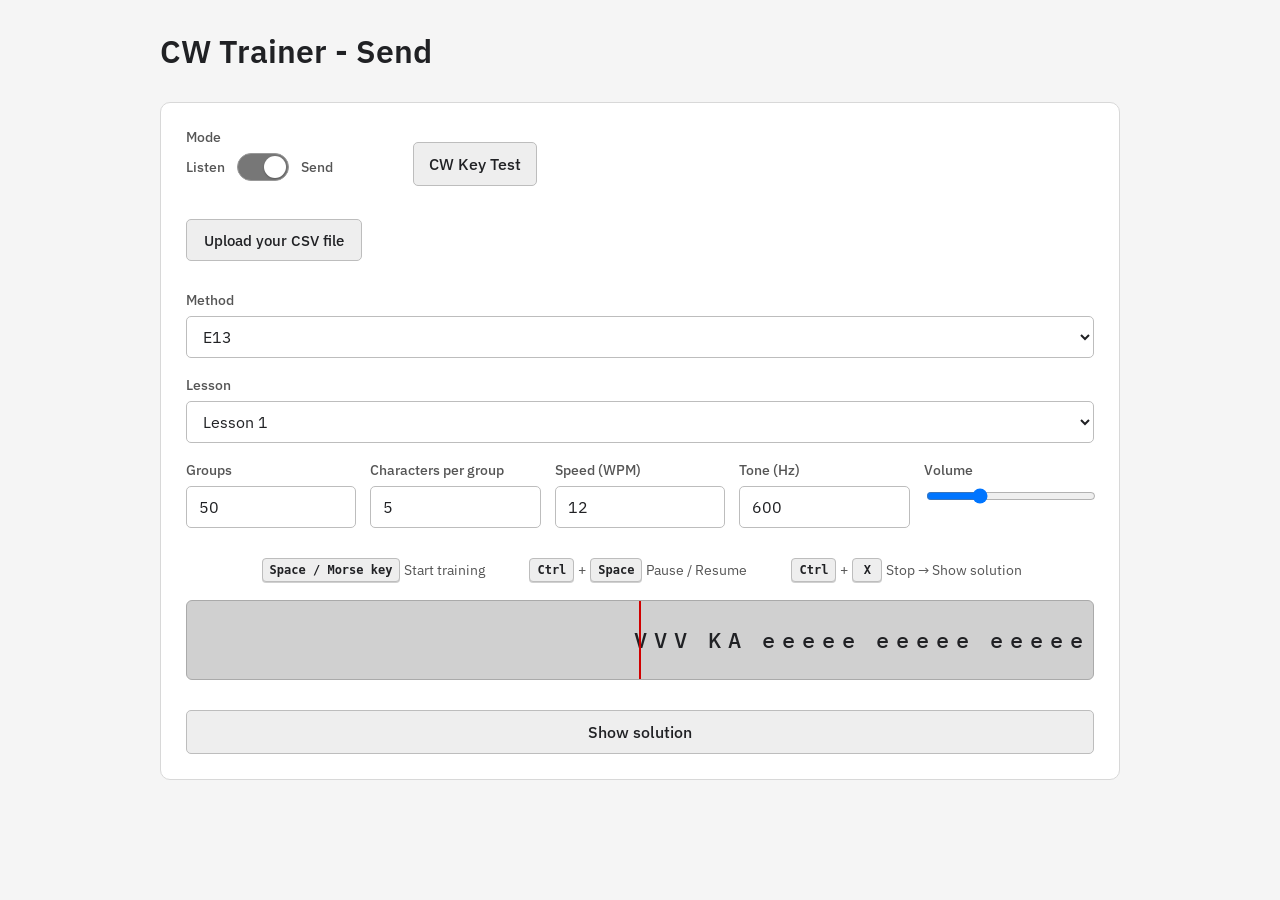
==== commit cf877f4a: "New content" ====
--- a/cwtype.html
+++ b/cwtype.html
@@ -2,11 +2,8 @@
 <html lang="en">
   <head>
     <meta charset="UTF-8" />
-
     <meta name="viewport" content="width=device-width, initial-scale=1.0" />
-
     <title>CW Type</title>
-
     <link rel="stylesheet" href="assets/css/styles.css" />
   </head>
 
@@ -17,40 +14,37 @@
       </header>
 
       <section class="training">
-        <!-- ==================================================
-             MODE
-             ================================================== -->
+        <div style="display: flex; align-items: center">
+          <div class="control-group">
+            <label>Mode</label>
 
-        <div class="control-group">
-          <label>Mode</label>
+            <div class="mode-switch" style="margin-bottom: 0">
+              <span class="mode-label">Listen</span>
 
-          <div class="mode-switch">
-            <span class="mode-label">Listen</span>
+              <label class="mode-toggle">
+                <input id="mode-switch" type="checkbox" checked />
+                <span class="mode-slider"></span>
+              </label>
 
-            <label class="mode-toggle">
-              <input id="mode-switch" type="checkbox" checked />
-              <span class="mode-slider"></span>
-            </label>
+              <span class="mode-label">Send</span>
+            </div>
+          </div>
 
-            <span class="mode-label">Send</span>
-          </div>
+          <button
+            type="button"
+            style="margin-left: 80px"
+            onclick="window.location.href = 'key.html'"
+          >
+            CW Key Test
+          </button>
         </div>
 
-        <!-- ==================================================
-             TYPE MODE
-             ================================================== -->
-
         <section id="type-mode">
-          <!-- ==================================================
-               CSV UPLOAD
-               ================================================== -->
-
           <section class="custom-csv">
             <div class="custom-csv-action">
               <label class="file-button" for="custom-file">
                 Upload your CSV file
               </label>
-
               <input
                 id="custom-file"
                 type="file"
@@ -66,33 +60,19 @@
             ></div>
           </section>
 
-          <!-- ==================================================
-               METHOD
-               ================================================== -->
-
           <div class="control-group">
             <label for="method">Method</label>
-
             <select id="method">
               <option value="">Loading...</option>
             </select>
           </div>
 
-          <!-- ==================================================
-               LESSON
-               ================================================== -->
-
           <div class="control-group">
             <label for="lesson">Lesson</label>
-
             <select id="lesson">
               <option value="">Loading...</option>
             </select>
           </div>
-
-          <!-- ==================================================
-               SETTINGS
-               ================================================== -->
 
           <div class="settings">
             <div class="control-group">
@@ -121,30 +101,20 @@
             </div>
           </div>
 
-          <!-- ==================================================
-               KEYBOARD SHORTCUTS
-               ================================================== -->
-
           <div class="cwtype-shortcuts" aria-label="Keyboard shortcuts">
             <span>
               <kbd>Space / Morse key</kbd>
               Start training
             </span>
-
             <span>
               <kbd>Ctrl</kbd> + <kbd>Space</kbd>
               Pause / Resume
             </span>
-
             <span>
               <kbd>Ctrl</kbd> + <kbd>X</kbd>
               Stop → Show solution
             </span>
           </div>
-
-          <!-- ==================================================
-               CW TYPE TRACK
-               ================================================== -->
 
           <section class="cwtype-laufband" id="cwtype-laufband">
             <div
@@ -152,41 +122,21 @@
               class="cwtype-marker"
               aria-hidden="true"
             ></div>
-
             <div id="cwtype-track" class="cwtype-track"></div>
           </section>
-
-          <!-- ==================================================
-               SOLUTION
-               ================================================== -->
 
           <section class="solution-section">
             <button id="show-solution" type="button" disabled>
               Show solution
             </button>
-
             <pre id="solution" class="solution" hidden></pre>
           </section>
         </section>
       </section>
     </main>
 
-    <!-- ======================================================
-         AUDIO
-         ====================================================== -->
-
     <script src="assets/js/incwaudio.js"></script>
-
-    <!-- ======================================================
-         CW TYPE
-         ====================================================== -->
-
     <script src="assets/js/cwtype.js"></script>
-
-    <!-- ======================================================
-         MODE SWITCH
-         ====================================================== -->
-
     <script src="assets/js/cwmode.js"></script>
   </body>
 </html>
--- a/assets/css/styles.css
+++ b/assets/css/styles.css
@@ -14,10 +14,6 @@
   font-display: swap;
 }
 
-/* ============================================================
-   RESET
-   ============================================================ */
-
 *,
 *::before,
 *::after {
@@ -34,10 +30,6 @@
   display: none !important;
 }
 
-/* ============================================================
-   BASE
-   ============================================================ */
-
 body {
   background: #f5f5f5;
   color: #202124;
@@ -59,10 +51,6 @@
   cursor: not-allowed;
 }
 
-/* ============================================================
-   CONTAINER
-   ============================================================ */
-
 .container {
   width: min(1000px, 100%);
   margin: 0 auto;
@@ -74,10 +62,6 @@
   font-size: 32px;
   font-weight: 600;
 }
-
-/* ============================================================
-   TRAINING
-   ============================================================ */
 
 .training {
   padding: 25px;
@@ -85,10 +69,6 @@
   border: 1px solid #d8d8d8;
   border-radius: 10px;
 }
-
-/* ============================================================
-   CONTROLS
-   ============================================================ */
 
 .control-group {
   margin-bottom: 18px;
@@ -123,10 +103,6 @@
 input[type="range"] {
   width: 100%;
 }
-
-/* ============================================================
-   MODE SWITCH
-   ============================================================ */
 
 .mode-switch {
   display: flex;
@@ -197,10 +173,6 @@
   outline: 2px solid #777;
   outline-offset: 2px;
 }
-
-/* ============================================================
-   CUSTOM CSV
-   ============================================================ */
 
 .custom-csv {
   width: 100%;
@@ -263,10 +235,6 @@
   white-space: nowrap;
 }
 
-/* ============================================================
-   CUSTOM FILE REMOVE BUTTON
-   ============================================================ */
-
 .custom-file-remove {
   flex: 0 0 auto;
   min-height: 30px;
@@ -288,10 +256,6 @@
   opacity: 0.8;
 }
 
-/* ============================================================
-   CHARACTERS
-   ============================================================ */
-
 .characters {
   display: flex;
   align-items: center;
@@ -310,24 +274,21 @@
   overflow-wrap: break-word;
 }
 
-/* ============================================================
-   SETTINGS
-   ============================================================ */
-
 .settings {
   display: grid;
   grid-template-columns: repeat(5, minmax(0, 1fr));
-  gap: 15px;
-  margin-top: 25px;
+  gap: 14px;
+  margin-top: 16px;
 }
 
 .settings .control-group {
   margin-bottom: 0;
 }
 
-/* ============================================================
-   CWTYPE
-   ============================================================ */
+.settings input,
+.settings select {
+  width: 100%;
+}
 
 .cwtype {
   width: 100%;
@@ -371,10 +332,6 @@
   line-height: 1;
 }
 
-/* ============================================================
-   CWTYPE LAUFBAND
-   ============================================================ */
-
 #cwtype-laufband {
   position: relative;
   width: 100%;
@@ -436,10 +393,6 @@
   white-space: nowrap;
 }
 
-/* ============================================================
-   CWTYPE SOLUTION
-   ============================================================ */
-
 .cwtype-solution {
   white-space: nowrap;
 }
@@ -474,10 +427,6 @@
   display: inline-block;
   width: 1.35em;
 }
-
-/* ============================================================
-   BUTTONS
-   ============================================================ */
 
 .buttons {
   display: grid;
@@ -519,10 +468,6 @@
   border-color: #d2aaaa;
 }
 
-/* ============================================================
-   STATUS
-   ============================================================ */
-
 .status {
   margin-top: 30px;
   padding: 20px;
@@ -538,10 +483,6 @@
   font-weight: 500;
 }
 
-/* ============================================================
-   PROGRESS
-   ============================================================ */
-
 .progress {
   width: 100%;
   height: 12px;
@@ -563,10 +504,6 @@
   font-family: "IBM Plex Mono", monospace;
   font-size: 14px;
 }
-
-/* ============================================================
-   SOLUTION
-   ============================================================ */
 
 .solution-section {
   margin-top: 30px;
@@ -590,44 +527,200 @@
   overflow-x: auto;
 }
 
-/* ============================================================
-   RESPONSIVE
-   ============================================================ */
+.test-section {
+  margin-top: 24px;
+}
+
+.test-section h2 {
+  margin: 0 0 16px;
+}
+
+.test-section .control-group {
+  margin-top: 24px;
+  margin-bottom: 14px;
+}
+
+.test-section .control-group > label {
+  margin-bottom: 6px;
+}
+
+.key-display {
+  display: flex;
+  gap: 12px;
+}
+
+.key-indicator {
+  flex: 1;
+  padding: 12px;
+  background: #f5f5f5;
+  border: 1px solid #bbb;
+  border-radius: 4px;
+  text-align: center;
+}
+
+.key-indicator.active {
+  background: #ccc;
+}
+
+.option-box {
+  margin-top: 16px;
+  padding: 14px;
+  background: #fafafa;
+  border: 1px solid #ccc;
+  border-radius: 4px;
+}
+
+.checkbox-label {
+  display: flex !important;
+  align-items: center;
+  gap: 8px;
+  cursor: pointer;
+}
+
+.checkbox-label input {
+  width: auto;
+}
+
+.mode-description {
+  margin: 10px 0;
+  padding: 10px;
+  background: #f5f5f5;
+  border-left: 4px solid #888;
+  line-height: 1.5;
+}
+
+.meter {
+  position: relative;
+  width: 100%;
+  height: 32px;
+  margin-top: 10px;
+  background: #e5e5e5;
+  border: 1px solid #aaa;
+  border-radius: 3px;
+  overflow: hidden;
+}
+
+.meter-level {
+  position: absolute;
+  inset: 0 auto 0 0;
+  width: 0%;
+  background: #555;
+}
+
+.meter-threshold,
+.meter-off-threshold {
+  position: absolute;
+  top: 0;
+  bottom: 0;
+  z-index: 2;
+  width: 2px;
+}
+
+.meter-threshold {
+  background: #d00000;
+}
+
+.meter-off-threshold {
+  background: #666;
+}
+
+.meter-values {
+  display: grid;
+  grid-template-columns: repeat(3, 1fr);
+  gap: 6px;
+  margin-top: 8px;
+}
+
+.meter-value {
+  padding: 6px 8px;
+  background: #fafafa;
+  border: 1px solid #ccc;
+  font-size: 13px;
+}
+
+.meter-value strong {
+  display: block;
+  margin-bottom: 2px;
+  font-size: 12px;
+  font-weight: 500;
+}
+
+.signal-state {
+  margin-top: 12px;
+  padding: 12px;
+  background: #f5f5f5;
+  border: 1px solid #aaa;
+  border-radius: 4px;
+  font-weight: bold;
+  text-align: center;
+}
+
+.signal-state.active {
+  background: #ccc;
+}
+
+.source-state {
+  margin-top: 12px;
+  padding: 10px;
+  background: #fafafa;
+  border: 1px solid #ccc;
+}
+
+.source-state strong {
+  display: block;
+  margin-bottom: 5px;
+}
+
+.key-output {
+  padding: 12px;
+  background: #f5f5f5;
+  border: 1px solid #aaa;
+  border-radius: 4px;
+  font-weight: bold;
+  text-align: center;
+}
+
+.event-log {
+  min-height: 240px;
+  max-height: 400px;
+  overflow: auto;
+  white-space: pre-wrap;
+}
+
+.info-box {
+  margin-top: 14px;
+  padding: 12px;
+  background: #fafafa;
+  border: 1px solid #ccc;
+  border-radius: 4px;
+  line-height: 1.5;
+}
 
 @media (max-width: 800px) {
-  .settings {
-    grid-template-columns: repeat(2, minmax(0, 1fr));
-  }
-
   .cwtype-shortcuts {
     gap: 22px;
   }
 }
 
-@media (max-width: 600px) {
-  .container {
-    padding: 15px 10px 30px;
-  }
-
-  .training {
-    padding: 15px;
-  }
-
+@media (max-width: 700px) {
   .settings {
     grid-template-columns: 1fr;
   }
 
-  .characters {
-    font-size: 22px;
-  }
-
-  #cwtype-track {
-    font-size: 20px;
-  }
-
   .cwtype-shortcuts {
-    gap: 12px;
-    font-size: 12px;
+    flex-direction: column;
+    align-items: stretch;
+    gap: 10px;
+    margin: 20px 0;
+    white-space: normal;
+  }
+
+  .cwtype-shortcuts span {
+    justify-content: flex-start;
+  }
+
+  .key-display {
+    flex-direction: column;
   }
 }
 
